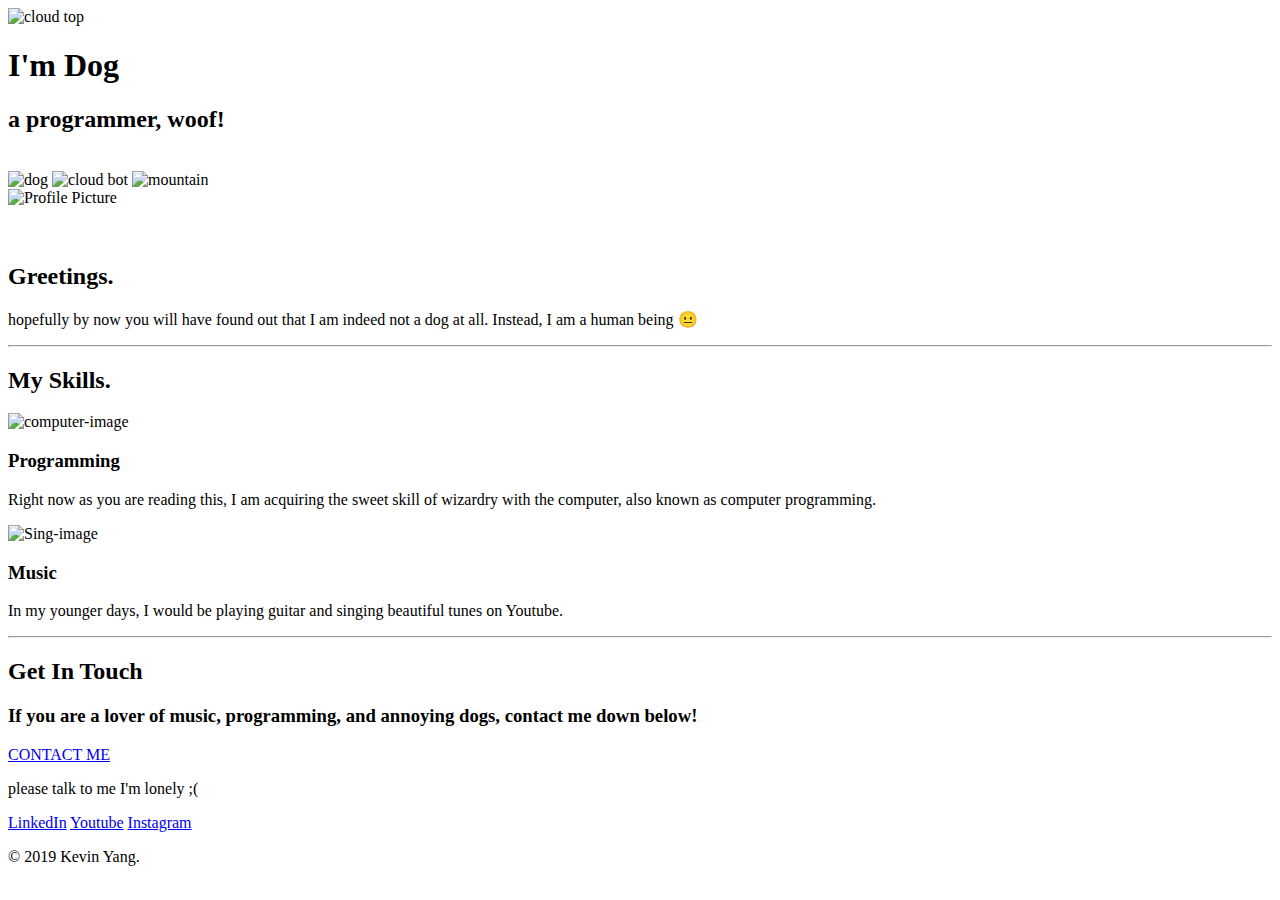
==== index.html @ 22c68c19 "Files" ====
<!DOCTYPE html>
<html lang="en" dir="ltr">

<head>
  <meta charset="utf-8">
  <title>Kevin Yang's Site CSS⭐</title>
  <link rel="stylesheet" href="C:\Users\ASUS\Desktop\Programming\Web Development\CSS Lesson - Personal Site\CSS\style.css">
  <link rel="icon" href="C:\Users\ASUS\Desktop\Programming\Web Development\CSS Lesson - Personal Site\HTML\favicon.ico">
  <link href="https://fonts.googleapis.com/css?family=Lora&display=swap" rel="stylesheet">
  <link href="https://fonts.googleapis.com/css?family=Libre+Franklin&display=swap" rel="stylesheet">
  <link href="https://fonts.googleapis.com/css?family=Satisfy&display=swap" rel="stylesheet">
</head>

<body>
  <div class="top-container">
    <img class="cloud-top" src="C:\Users\ASUS\Desktop\Programming\Web Development\CSS Lesson - Personal Site\images\cloud.png" alt="cloud top">
    <h1>I'm Dog</h1>
    <h2 class="h2-title"> a <span>pro</span>grammer, woof!</h2>
    <br />
    <img class="dog" src="https://vignette.wikia.nocookie.net/vsdebating/images/2/20/Annoying_Dog.gif/revision/latest?cb=20170327162636" alt="dog">

    <img class="cloud-bot" src="C:\Users\ASUS\Desktop\Programming\Web Development\CSS Lesson - Personal Site\images\cloud.png" alt="cloud bot">
    <img src="C:\Users\ASUS\Desktop\Programming\Web Development\CSS Lesson - Personal Site\images\mountain.png" alt="mountain">
  </div>

  <div class="middle-container">
    <div class="profile">
      <img class="image" src="C:\Users\ASUS\Desktop\Programming\Web Development\CSS Lesson - Personal Site\images\Profile.JPG" alt="Profile Picture">
      <br><br><br>
      <h2>Greetings.</h2>
      <p class="intro"> hopefully by now you will have found out that I am indeed not a dog at all.
       Instead, I am a human being 😐</p>
    </div>
    <hr>
    <div class="skills">
      <h2>My Skills.</h2>
      <div class="skill-row">
        <img class="computer-image" src="C:\Users\ASUS\Desktop\Programming\Web Development\CSS Lesson - Personal Site\images\computer.png" alt="computer-image">
        <h3>Programming</h3>
        <p>Right now as you are reading this, I am acquiring the sweet skill of wizardry with the computer,
          also known as computer programming.</p>
      </div>
      <div class="skill-row">
        <img class="sing-image" src="C:\Users\ASUS\Desktop\Programming\Web Development\CSS Lesson - Personal Site\images\singing.png" alt="Sing-image">
        <h3>Music</h3>
        <p>In my younger days, I would be playing guitar and singing beautiful tunes on Youtube.</p>
      </div>
    </div>

    <hr>
    <div class="contact-me">
      <h2>Get In Touch</h2>
      <h3 class="contact-message">If you are a lover of music, programming, and annoying dogs, contact me down below!</h3>
      <a class="butn" href="mailto:kevinyang1223@gmail.com">CONTACT ME</a>
      <br>
       <p class="ps">please talk to me I'm lonely ;(</p>
    </div>
  </div>


  <div class="bottom-container">
    <a class="footer-link" href="https://www.linkedin.com/in/kevinchoyang/">LinkedIn</a>
    <a class="footer-link" href="https://www.youtube.com/channel/UCTaSHJ9vrypYcKzc4l76_Fg">Youtube</a>
    <a class="footer-link" href="https://www.instagram.com/kevvyang/">Instagram</a>
    <p class="copyright">© 2019 Kevin Yang.</p>
  </div>


</body>

</html>
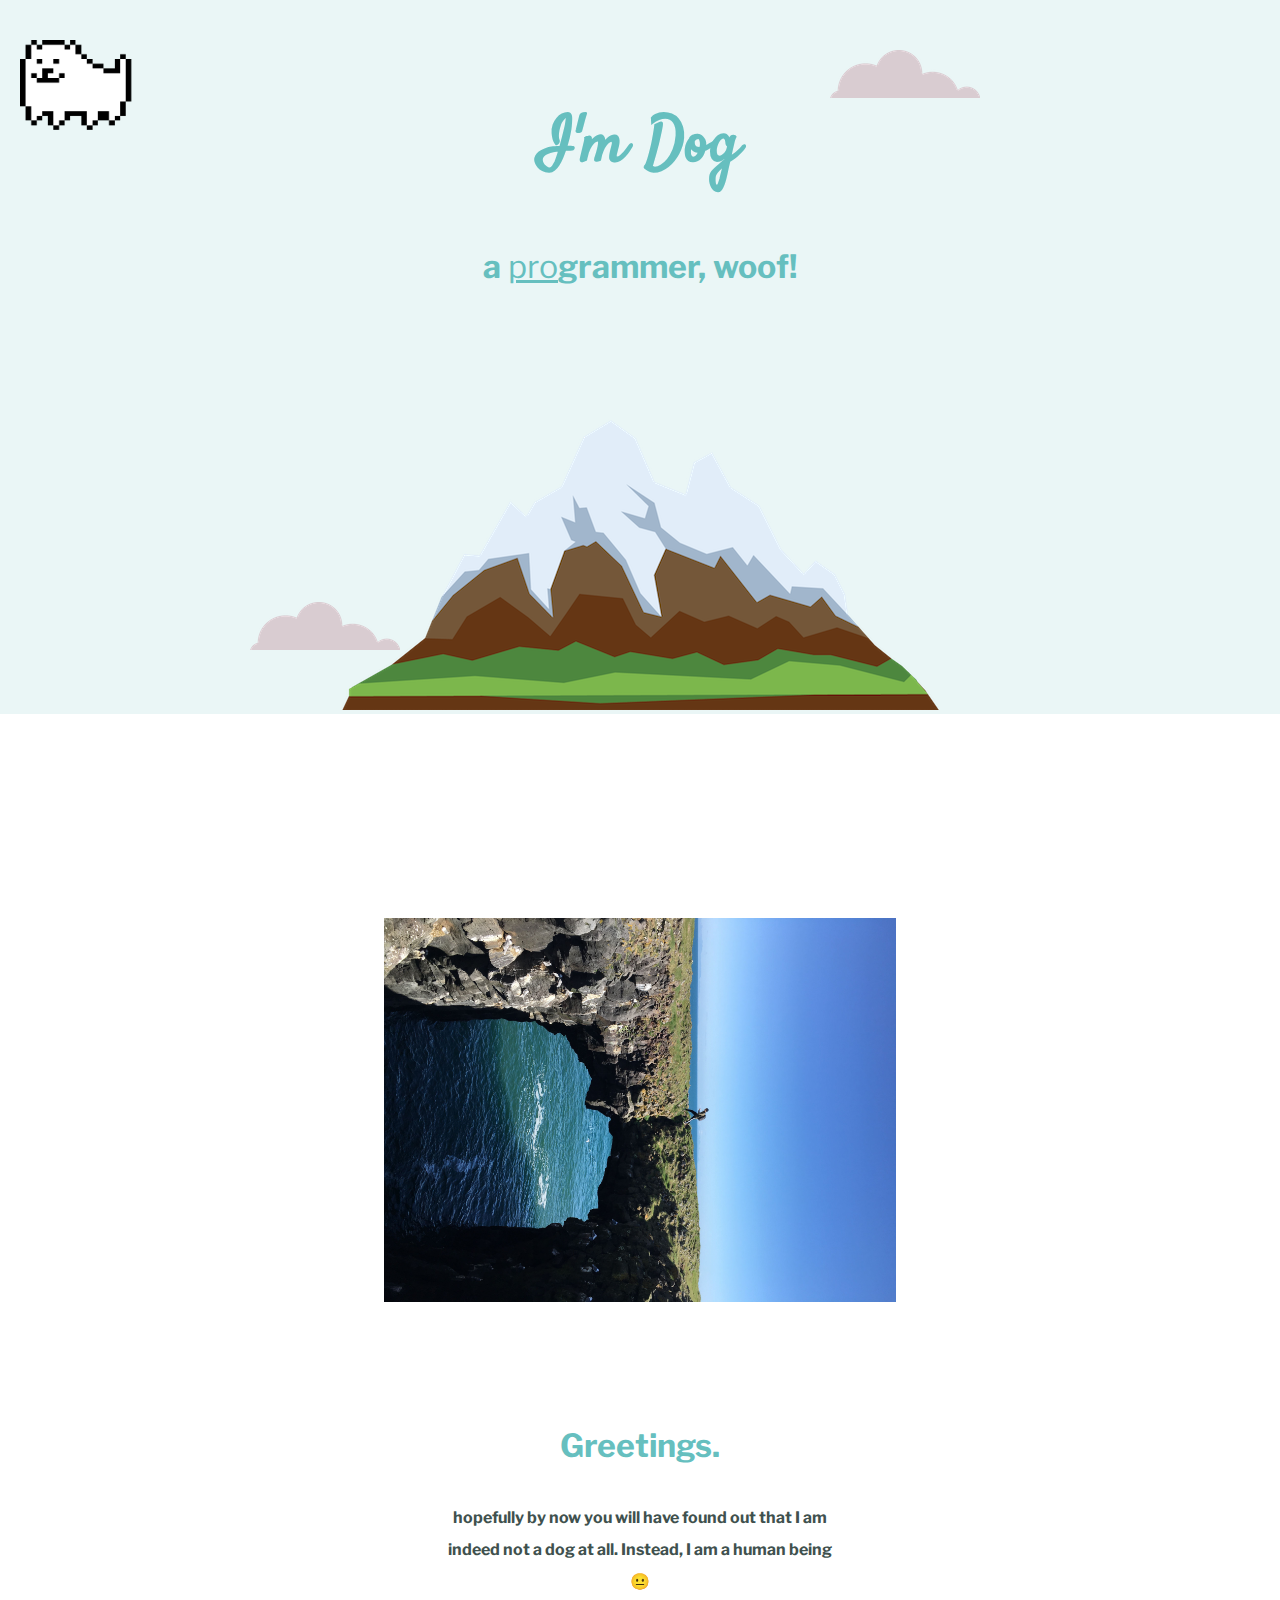
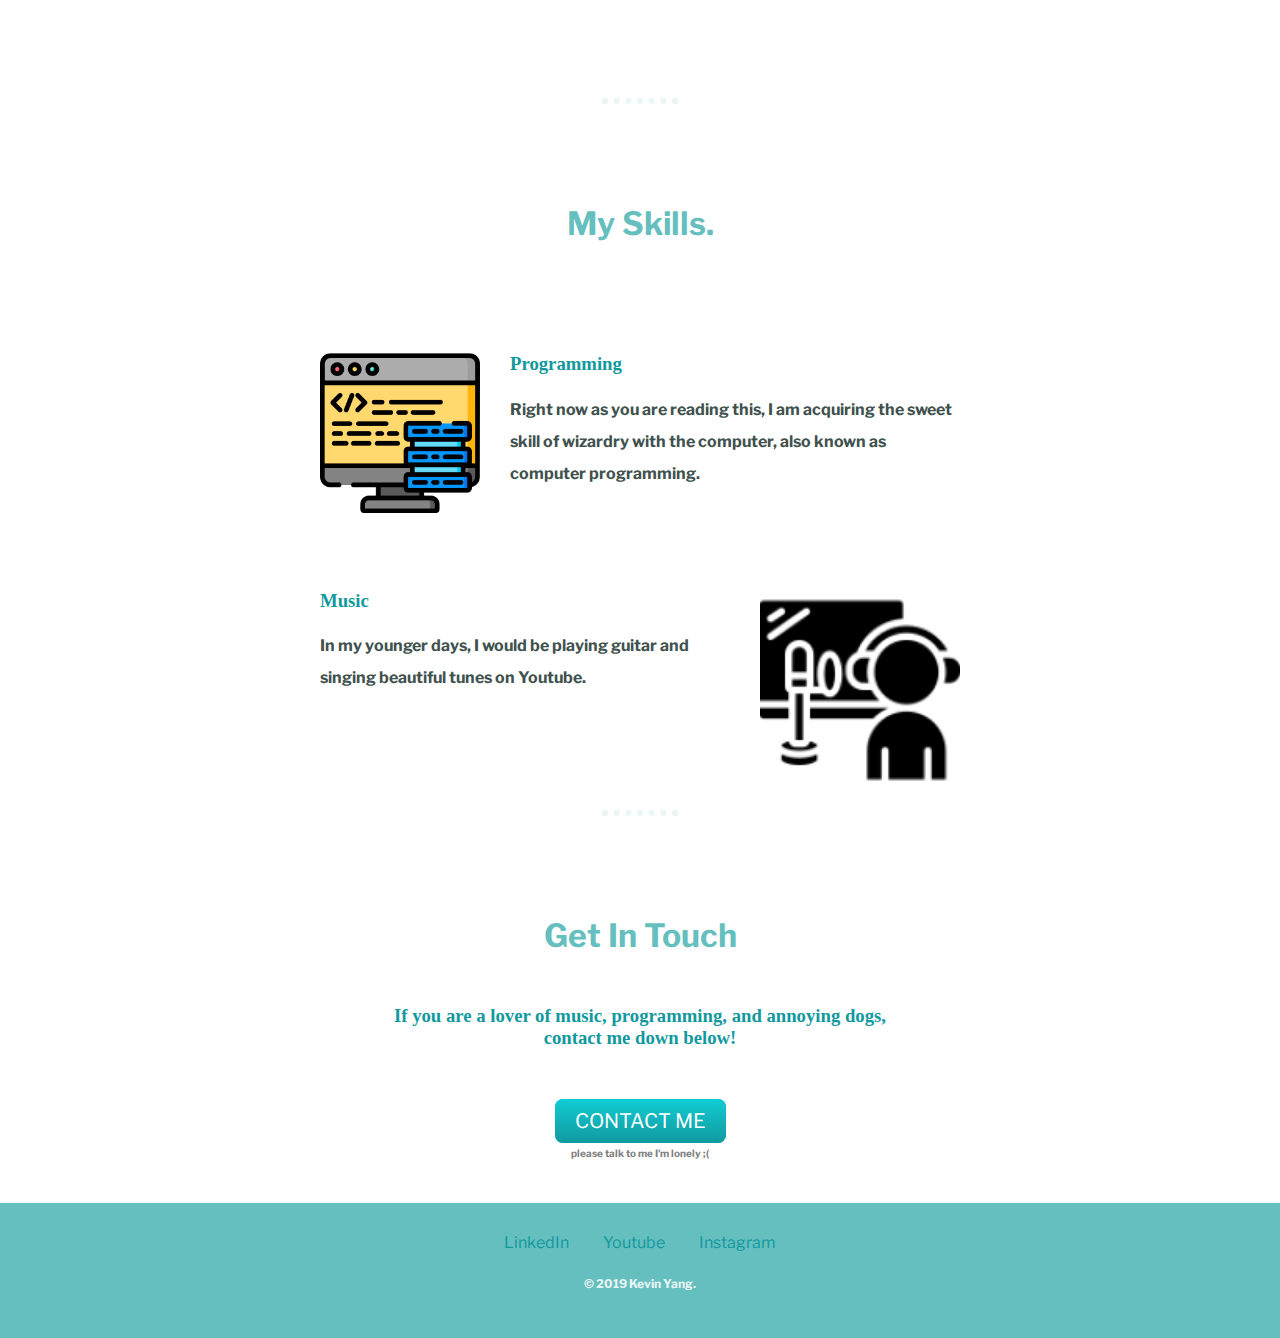
==== commit 57281777: "Update index.html" ====
--- a/index.html
+++ b/index.html
@@ -4,8 +4,8 @@
 <head>
   <meta charset="utf-8">
   <title>Kevin Yang's Site CSS⭐</title>
-  <link rel="stylesheet" href="C:\Users\ASUS\Desktop\Programming\Web Development\CSS Lesson - Personal Site\CSS\style.css">
-  <link rel="icon" href="C:\Users\ASUS\Desktop\Programming\Web Development\CSS Lesson - Personal Site\HTML\favicon.ico">
+  <link rel="stylesheet" href="style.css">
+  <link rel="icon" href="favicon.ico">
   <link href="https://fonts.googleapis.com/css?family=Lora&display=swap" rel="stylesheet">
   <link href="https://fonts.googleapis.com/css?family=Libre+Franklin&display=swap" rel="stylesheet">
   <link href="https://fonts.googleapis.com/css?family=Satisfy&display=swap" rel="stylesheet">
@@ -13,19 +13,19 @@
 
 <body>
   <div class="top-container">
-    <img class="cloud-top" src="C:\Users\ASUS\Desktop\Programming\Web Development\CSS Lesson - Personal Site\images\cloud.png" alt="cloud top">
+    <img class="cloud-top" src="cloud.png" alt="cloud top">
     <h1>I'm Dog</h1>
     <h2 class="h2-title"> a <span>pro</span>grammer, woof!</h2>
     <br />
-    <img class="dog" src="https://vignette.wikia.nocookie.net/vsdebating/images/2/20/Annoying_Dog.gif/revision/latest?cb=20170327162636" alt="dog">
+    <img class="dog" src="Annoying_Dog.gif" alt="dog">
 
-    <img class="cloud-bot" src="C:\Users\ASUS\Desktop\Programming\Web Development\CSS Lesson - Personal Site\images\cloud.png" alt="cloud bot">
-    <img src="C:\Users\ASUS\Desktop\Programming\Web Development\CSS Lesson - Personal Site\images\mountain.png" alt="mountain">
+    <img class="cloud-bot" src="cloud.png" alt="cloud bot">
+    <img src="mountain.png" alt="mountain">
   </div>
 
   <div class="middle-container">
     <div class="profile">
-      <img class="image" src="C:\Users\ASUS\Desktop\Programming\Web Development\CSS Lesson - Personal Site\images\Profile.JPG" alt="Profile Picture">
+      <img class="image" src="Profile.JPG" alt="Profile Picture">
       <br><br><br>
       <h2>Greetings.</h2>
       <p class="intro"> hopefully by now you will have found out that I am indeed not a dog at all.
@@ -35,13 +35,13 @@
     <div class="skills">
       <h2>My Skills.</h2>
       <div class="skill-row">
-        <img class="computer-image" src="C:\Users\ASUS\Desktop\Programming\Web Development\CSS Lesson - Personal Site\images\computer.png" alt="computer-image">
+        <img class="computer-image" src="computer.png" alt="computer-image">
         <h3>Programming</h3>
         <p>Right now as you are reading this, I am acquiring the sweet skill of wizardry with the computer,
           also known as computer programming.</p>
       </div>
       <div class="skill-row">
-        <img class="sing-image" src="C:\Users\ASUS\Desktop\Programming\Web Development\CSS Lesson - Personal Site\images\singing.png" alt="Sing-image">
+        <img class="sing-image" src="singing.png" alt="Sing-image">
         <h3>Music</h3>
         <p>In my younger days, I would be playing guitar and singing beautiful tunes on Youtube.</p>
       </div>
--- a/style.css
+++ b/style.css
@@ -0,0 +1,177 @@
+a{
+  color:#11999E;
+  margin: 15px;
+  font-family: 'Libre Franklin', sans-serif;
+  text-decoration: none;
+}
+
+a:hover{
+  color:#eaf6f6;
+}
+
+body {
+  margin: 0;
+  text-align: center;
+  color: #40514E;
+}
+
+h1 {
+  margin-top: 0;
+  padding-top: 100px;
+  font-size: 4rem;
+  font-family: 'Satisfy', cursive;
+  color: #66BFBF;
+}
+
+h2 {
+  margin-top: 0;
+  padding-bottom: 10px;
+  display: block;
+  font-size: 2rem;
+  font-family: 'Libre Franklin', sans-serif;
+  color: #66BFBF;
+}
+
+h3{
+  color: #11999E;
+}
+
+hr{
+  border: dotted #EAF6F6 6px;
+  border-bottom: none;
+  width: 5%;
+  margin: 100px auto;
+  clear:both;
+}
+
+p {
+
+  font-family: 'Libre Franklin', sans-serif;
+  font-weight: bold;
+  line-height: 2;
+}
+
+span {
+  text-decoration: underline;
+  font-family: 'Libre Franklin', sans-serif;
+  font-weight:normal;
+  line-height: 2;
+}
+
+.bottom-container{
+  background-color: #66BFBF;
+  padding: 30px;
+  margin-top: 40px;
+}
+
+.butn {
+  background: #11cdd4;
+  background-image: -webkit-linear-gradient(top, #11cdd4, #11999e);
+  background-image: -moz-linear-gradient(top, #11cdd4, #11999e);
+  background-image: -ms-linear-gradient(top, #11cdd4, #11999e);
+  background-image: -o-linear-gradient(top, #11cdd4, #11999e);
+  background-image: linear-gradient(to bottom, #11cdd4, #11999e);
+  -webkit-border-radius: 8;
+  -moz-border-radius: 8;
+  border-radius: 8px;
+  font-family: 'Libre Franklin', sans-serif;
+  color: #ffffff;
+  font-size: 20px;
+  padding: 10px 20px 10px 20px;
+  text-decoration: none;
+}
+
+.butn:hover {
+  background: #30e3cb;
+  background-image: -webkit-linear-gradient(top, #30e3cb, #2bc4ad);
+  background-image: -moz-linear-gradient(top, #30e3cb, #2bc4ad);
+  background-image: -ms-linear-gradient(top, #30e3cb, #2bc4ad);
+  background-image: -o-linear-gradient(top, #30e3cb, #2bc4ad);
+  background-image: linear-gradient(to bottom, #30e3cb, #2bc4ad);
+  text-decoration: none;
+}
+.computer-image {
+  height: 20%;
+  width: 25%;
+  float:left;
+  margin-right: 30px;
+}
+
+.contact-message{
+  width:40%;
+  margin:40px auto 60px;
+}
+.copyright{
+  margin-top: 20px;
+  color:#EAF6F6;
+  font-size: 0.75rem;
+}
+
+.cloud-top {
+  position: absolute;
+  top: 50px;
+  right: 300px;
+}
+
+.cloud-bot {
+  position: absolute;
+  left: 250px;
+  bottom: 250px;
+}
+
+.dog {
+  width: 10%;
+  height: 10%;
+  position: fixed;
+  top: 40px;
+  left: 20px;
+}
+
+.h2-title{
+  margin-top: 0;
+  display: block;
+  font-size: 2rem;
+  font-family: 'Libre Franklin', sans-serif;
+  color: #66BFBF;
+}
+
+.image {
+  margin-top: 100px;
+  margin-bottom: 20px;
+  width: 30%;
+  height: 10%;
+  transform: rotate(90deg);
+}
+
+.intro{
+  margin: 0 auto;
+  width: 30%;
+}
+
+.middle-container{
+  margin: 40px auto 40px auto;
+}
+
+.ps {
+  color: grey;
+  font-size: 10px;
+}
+
+.sing-image {
+  height: 200px;
+  width: 200px;
+  float:right;
+  margin-left: 30px;
+  margin-bottom: 20px;
+}
+
+.skill-row{
+  margin:100px auto 100px auto;
+  width:50%;
+  text-align: left;
+}
+
+.top-container {
+  background-color: #EAF6F6;
+  border: none;
+}
